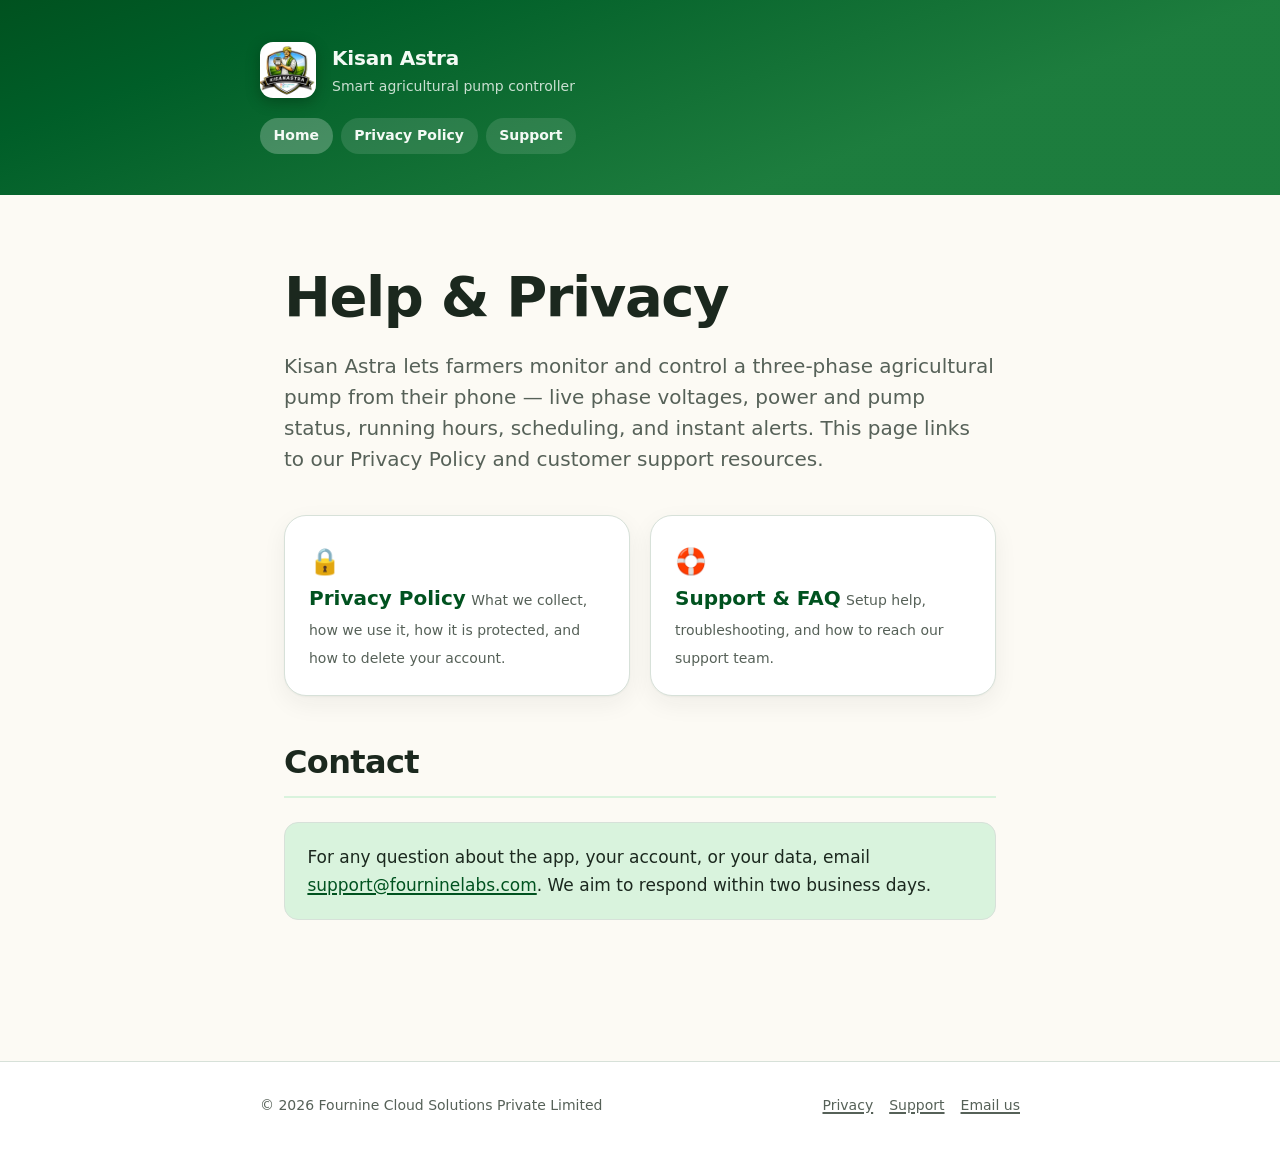
==== index.html @ 8db3b14c "Add Kisan Astra privacy policy and support pages" ====
<!DOCTYPE html>
<html lang="en">
  <head>
    <meta charset="UTF-8" />
    <meta name="viewport" content="width=device-width, initial-scale=1" />
    <title>Kisan Astra — Privacy &amp; Support</title>
    <meta
      name="description"
      content="Privacy Policy and customer support for Kisan Astra, the smart agricultural pump controller by Fournine Cloud Solutions."
    />
    <link rel="icon" href="icon.png" />
    <link rel="stylesheet" href="style.css" />
  </head>
  <body>
    <header class="site-header">
      <div class="site-header__inner">
        <img
          class="site-header__logo"
          src="icon.png"
          alt="Kisan Astra app icon"
        />
        <div>
          <div class="site-header__title">Kisan Astra</div>
          <div class="site-header__sub">Smart agricultural pump controller</div>
        </div>
      </div>
      <nav class="site-nav" aria-label="Main navigation">
        <a href="index.html" aria-current="page">Home</a>
        <a href="privacy.html">Privacy Policy</a>
        <a href="support.html">Support</a>
      </nav>
    </header>

    <main>
      <h1 class="page-title">Help &amp; Privacy</h1>
      <p class="lead">
        Kisan Astra lets farmers monitor and control a three-phase agricultural
        pump from their phone — live phase voltages, power and pump status,
        running hours, scheduling, and instant alerts. This page links to our
        Privacy Policy and customer support resources.
      </p>

      <div class="card-grid">
        <a class="card" href="privacy.html">
          <span class="card__icon" aria-hidden="true">🔒</span>
          <span class="card__title">Privacy Policy</span>
          <span class="card__desc"
            >What we collect, how we use it, how it is protected, and how to
            delete your account.</span
          >
        </a>
        <a class="card" href="support.html">
          <span class="card__icon" aria-hidden="true">🛟</span>
          <span class="card__title">Support &amp; FAQ</span>
          <span class="card__desc"
            >Setup help, troubleshooting, and how to reach our support
            team.</span
          >
        </a>
      </div>

      <section>
        <h2>Contact</h2>
        <div class="callout">
          <p>
            For any question about the app, your account, or your data, email
            <a href="mailto:support@fourninelabs.com"
              >support@fourninelabs.com</a
            >. We aim to respond within two business days.
          </p>
        </div>
      </section>
    </main>

    <footer class="site-footer">
      <div class="site-footer__inner">
        <span>© 2026 Fournine Cloud Solutions Private Limited</span>
        <span class="site-footer__links">
          <a href="privacy.html">Privacy</a>
          <a href="support.html">Support</a>
          <a href="mailto:support@fourninelabs.com">Email us</a>
        </span>
      </div>
    </footer>
  </body>
</html>
---- style.css ----
/* Kisan Astra — legal & support microsite */

:root {
  --color-surface: oklch(98.5% 0.008 95);
  --color-surface-raised: oklch(100% 0 0);
  --color-text: oklch(26% 0.025 150);
  --color-text-muted: oklch(48% 0.02 150);
  --color-accent: oklch(52% 0.13 150);
  --color-accent-deep: oklch(38% 0.11 150);
  --color-accent-soft: oklch(94% 0.04 150);
  --color-border: oklch(90% 0.015 150);
  --color-earth: oklch(58% 0.08 75);

  --text-sm: 0.875rem;
  --text-base: clamp(1rem, 0.95rem + 0.25vw, 1.0625rem);
  --text-lg: 1.25rem;
  --text-xl: clamp(1.5rem, 1.2rem + 1.2vw, 2rem);
  --text-hero: clamp(2.25rem, 1.6rem + 2.8vw, 3.5rem);

  --space-section: clamp(2.5rem, 2rem + 3vw, 5rem);
  --radius: 14px;
  --radius-lg: 22px;
  --shadow-card: 0 1px 2px oklch(26% 0.025 150 / 0.04),
    0 8px 24px oklch(26% 0.025 150 / 0.06);
  --ease-out-expo: cubic-bezier(0.16, 1, 0.3, 1);
  --content-width: 760px;
}

*,
*::before,
*::after {
  box-sizing: border-box;
  margin: 0;
}

html {
  -webkit-text-size-adjust: 100%;
  scroll-behavior: smooth;
}

body {
  font-family: ui-sans-serif, system-ui, -apple-system, "Segoe UI", Roboto,
    "Helvetica Neue", Arial, sans-serif;
  font-size: var(--text-base);
  line-height: 1.65;
  color: var(--color-text);
  background: var(--color-surface);
  -webkit-font-smoothing: antialiased;
}

a {
  color: var(--color-accent-deep);
  text-decoration-thickness: 1.5px;
  text-underline-offset: 2px;
}

a:hover {
  color: var(--color-accent);
}

/* ---- Site header ---- */

.site-header {
  background: linear-gradient(
    160deg,
    var(--color-accent-deep),
    var(--color-accent) 70%
  );
  color: oklch(98% 0.01 150);
  padding: clamp(1.75rem, 1rem + 2vw, 3rem) 1.5rem;
}

.site-header__inner {
  max-width: var(--content-width);
  margin-inline: auto;
  display: flex;
  align-items: center;
  gap: 1rem;
}

.site-header__logo {
  width: 56px;
  height: 56px;
  border-radius: 13px;
  box-shadow: 0 4px 14px oklch(20% 0.05 150 / 0.35);
  flex-shrink: 0;
}

.site-header__title {
  font-size: var(--text-lg);
  font-weight: 650;
  letter-spacing: -0.01em;
}

.site-header__sub {
  font-size: var(--text-sm);
  opacity: 0.82;
}

.site-nav {
  margin-top: 1.25rem;
  max-width: var(--content-width);
  margin-inline: auto;
  display: flex;
  gap: 0.5rem;
  flex-wrap: wrap;
}

.site-nav a {
  color: oklch(98% 0.01 150);
  font-size: var(--text-sm);
  font-weight: 550;
  text-decoration: none;
  padding: 0.4rem 0.85rem;
  border-radius: 999px;
  background: oklch(100% 0 0 / 0.12);
  transition: background var(--ease-out-expo) 200ms;
}

.site-nav a:hover,
.site-nav a[aria-current="page"] {
  background: oklch(100% 0 0 / 0.24);
}

/* ---- Main content ---- */

main {
  max-width: var(--content-width);
  margin-inline: auto;
  padding: var(--space-section) 1.5rem;
}

.page-title {
  font-size: var(--text-hero);
  line-height: 1.1;
  letter-spacing: -0.025em;
  font-weight: 700;
}

.page-meta {
  margin-top: 0.5rem;
  color: var(--color-text-muted);
  font-size: var(--text-sm);
}

.lead {
  margin-top: 1.5rem;
  font-size: var(--text-lg);
  line-height: 1.55;
  color: var(--color-text-muted);
}

section + section {
  margin-top: 2.5rem;
}

h2 {
  font-size: var(--text-xl);
  letter-spacing: -0.02em;
  font-weight: 650;
  margin-top: 2.5rem;
  margin-bottom: 0.75rem;
  padding-bottom: 0.4rem;
  border-bottom: 2px solid var(--color-accent-soft);
}

h3 {
  font-size: 1.0625rem;
  font-weight: 650;
  margin-top: 1.5rem;
  margin-bottom: 0.35rem;
}

p {
  margin-top: 0.75rem;
}

ul,
ol {
  margin-top: 0.75rem;
  padding-left: 1.35rem;
}

li {
  margin-top: 0.35rem;
}

li::marker {
  color: var(--color-accent);
}

strong {
  font-weight: 650;
}

/* ---- Cards (index hub) ---- */

.card-grid {
  margin-top: 2.5rem;
  display: grid;
  gap: 1.25rem;
  grid-template-columns: repeat(auto-fit, minmax(240px, 1fr));
}

.card {
  display: block;
  background: var(--color-surface-raised);
  border: 1px solid var(--color-border);
  border-radius: var(--radius-lg);
  padding: 1.5rem;
  text-decoration: none;
  color: inherit;
  box-shadow: var(--shadow-card);
  transition: transform var(--ease-out-expo) 220ms,
    box-shadow var(--ease-out-expo) 220ms;
}

.card:hover {
  transform: translateY(-3px);
  box-shadow: 0 2px 4px oklch(26% 0.025 150 / 0.05),
    0 16px 36px oklch(26% 0.025 150 / 0.1);
}

.card__icon {
  font-size: 1.6rem;
  display: block;
}

.card__title {
  margin-top: 0.75rem;
  font-size: var(--text-lg);
  font-weight: 650;
  color: var(--color-accent-deep);
}

.card__desc {
  margin-top: 0.35rem;
  font-size: var(--text-sm);
  color: var(--color-text-muted);
}

/* ---- Callout / contact box ---- */

.callout {
  margin-top: 1.5rem;
  background: var(--color-accent-soft);
  border: 1px solid var(--color-border);
  border-radius: var(--radius);
  padding: 1.25rem 1.4rem;
}

.callout p:first-child {
  margin-top: 0;
}

/* ---- FAQ (native disclosure) ---- */

.faq {
  margin-top: 1.25rem;
  display: flex;
  flex-direction: column;
  gap: 0.6rem;
}

details {
  background: var(--color-surface-raised);
  border: 1px solid var(--color-border);
  border-radius: var(--radius);
  overflow: hidden;
}

summary {
  cursor: pointer;
  padding: 0.95rem 1.15rem;
  font-weight: 600;
  list-style: none;
  display: flex;
  justify-content: space-between;
  align-items: center;
  gap: 1rem;
}

summary::-webkit-details-marker {
  display: none;
}

summary::after {
  content: "+";
  font-size: 1.3rem;
  color: var(--color-accent);
  transition: transform var(--ease-out-expo) 200ms;
}

details[open] summary::after {
  transform: rotate(45deg);
}

details > *:not(summary) {
  padding-inline: 1.15rem;
}

details > *:last-child {
  padding-bottom: 1.1rem;
}

/* ---- Definition-style data table ---- */

.data-list {
  margin-top: 1rem;
  border: 1px solid var(--color-border);
  border-radius: var(--radius);
  overflow: hidden;
}

.data-list__row {
  display: grid;
  grid-template-columns: 200px 1fr;
  gap: 1rem;
  padding: 0.85rem 1.1rem;
  background: var(--color-surface-raised);
}

.data-list__row + .data-list__row {
  border-top: 1px solid var(--color-border);
}

.data-list__row dt {
  font-weight: 650;
  color: var(--color-accent-deep);
}

.data-list__row dd {
  margin: 0;
  color: var(--color-text-muted);
}

@media (max-width: 540px) {
  .data-list__row {
    grid-template-columns: 1fr;
    gap: 0.2rem;
  }
}

/* ---- Footer ---- */

.site-footer {
  border-top: 1px solid var(--color-border);
  background: var(--color-surface-raised);
  padding: 2rem 1.5rem;
  margin-top: var(--space-section);
}

.site-footer__inner {
  max-width: var(--content-width);
  margin-inline: auto;
  display: flex;
  justify-content: space-between;
  flex-wrap: wrap;
  gap: 1rem;
  font-size: var(--text-sm);
  color: var(--color-text-muted);
}

.site-footer a {
  color: var(--color-text-muted);
}

.site-footer__links {
  display: flex;
  gap: 1rem;
  flex-wrap: wrap;
}

@media (prefers-reduced-motion: reduce) {
  * {
    transition-duration: 0.01ms !important;
    scroll-behavior: auto;
  }
}
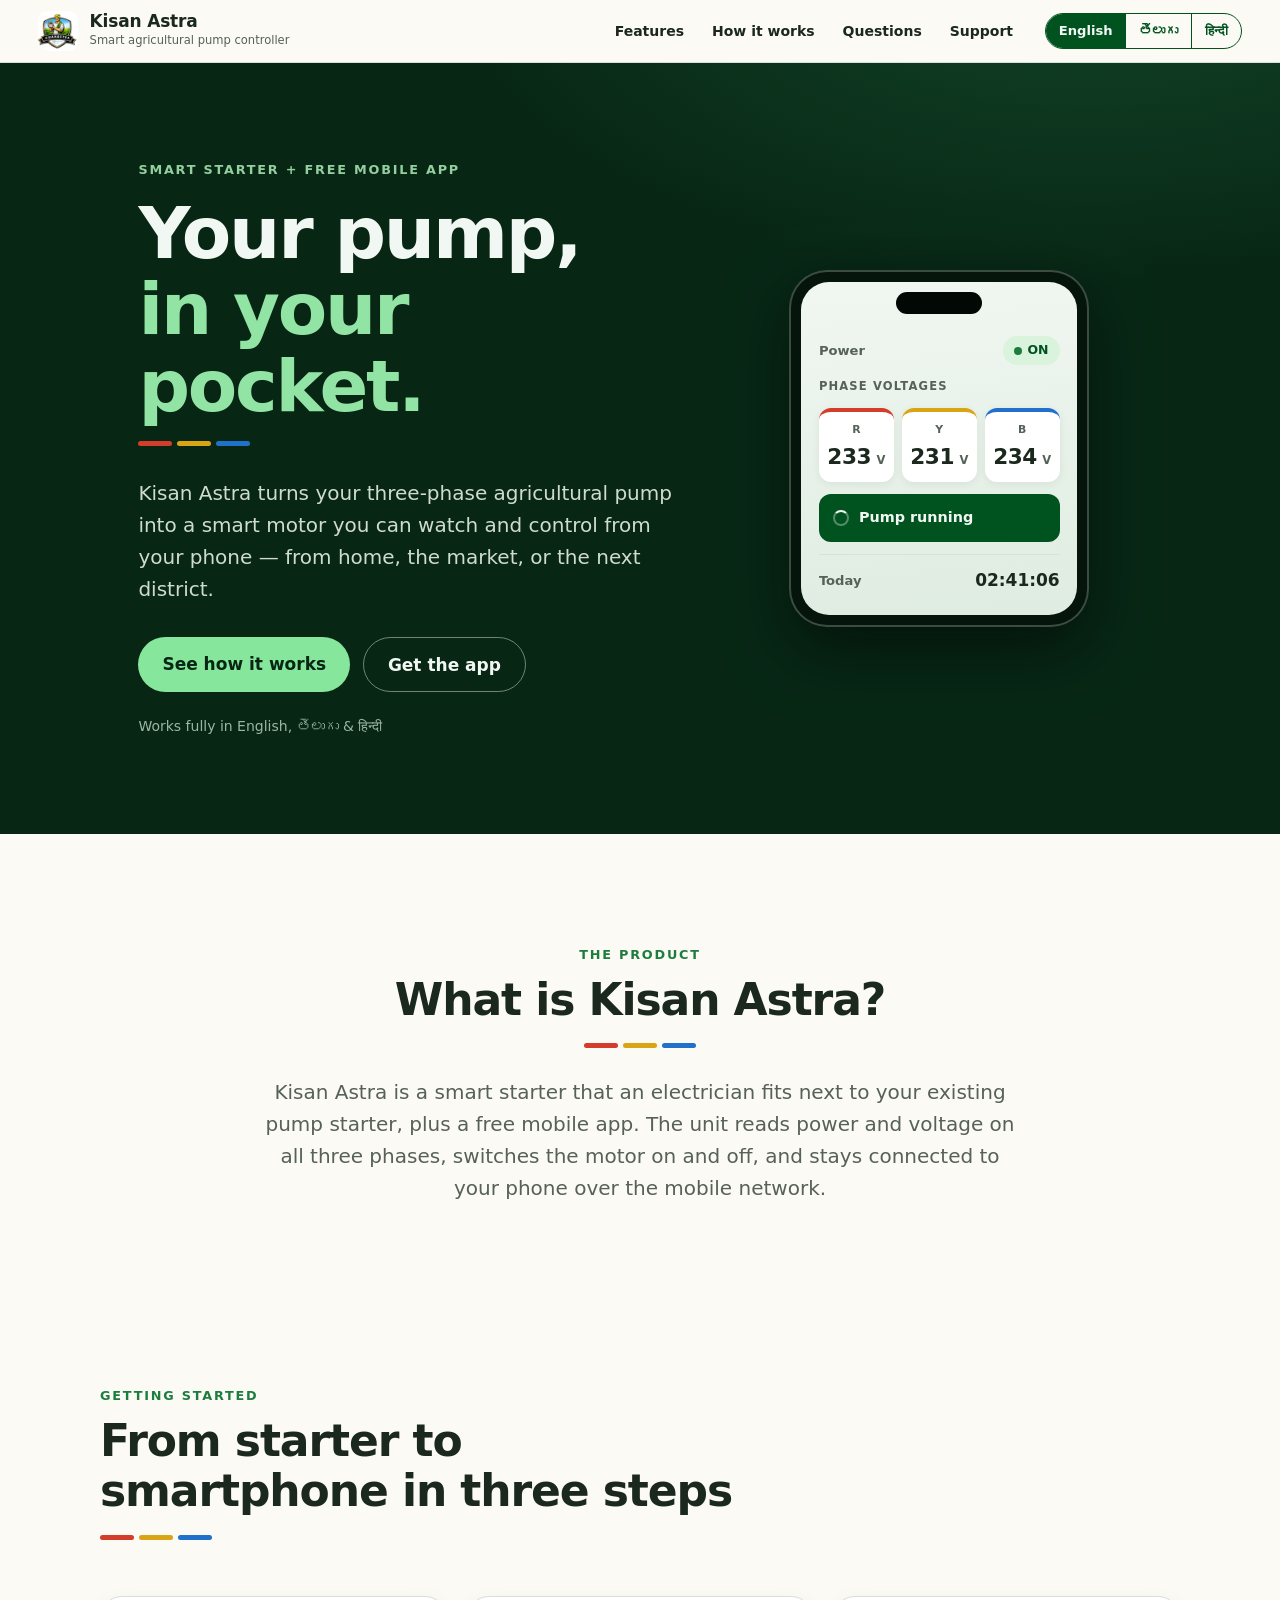
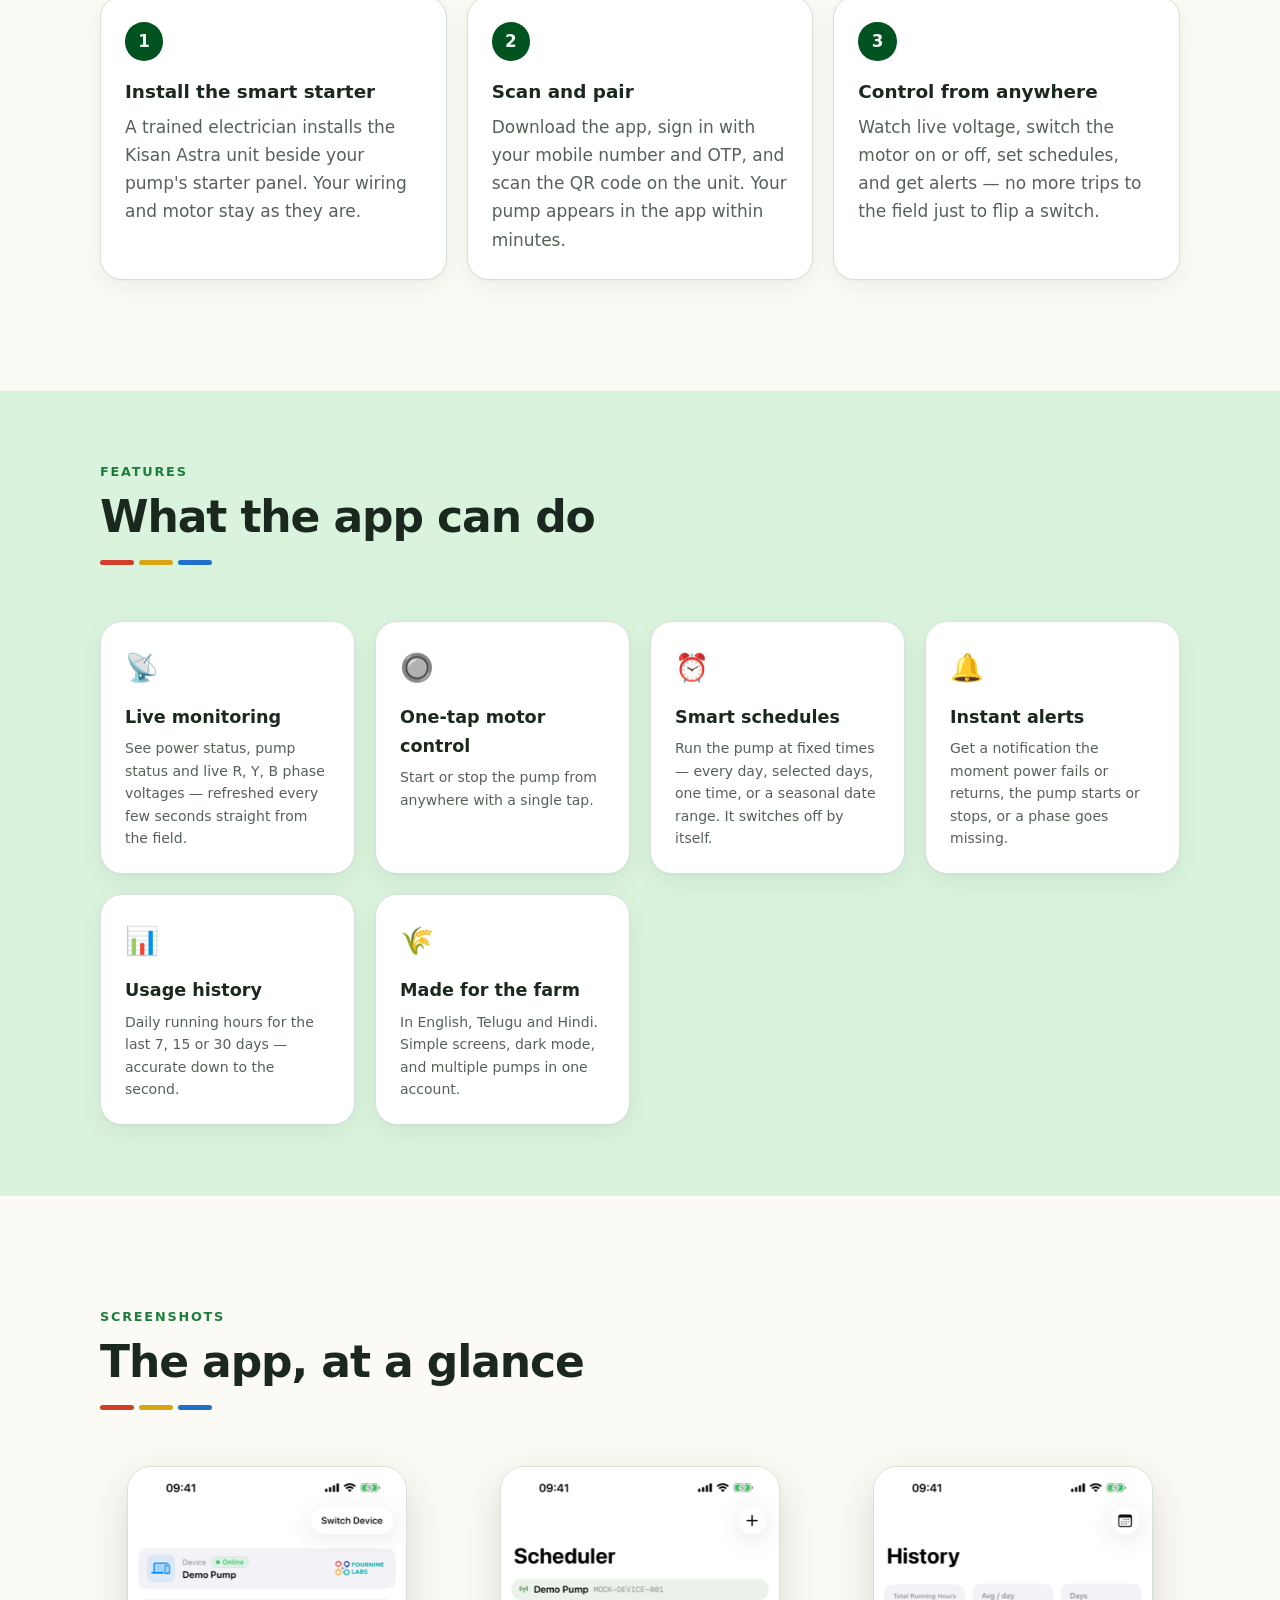
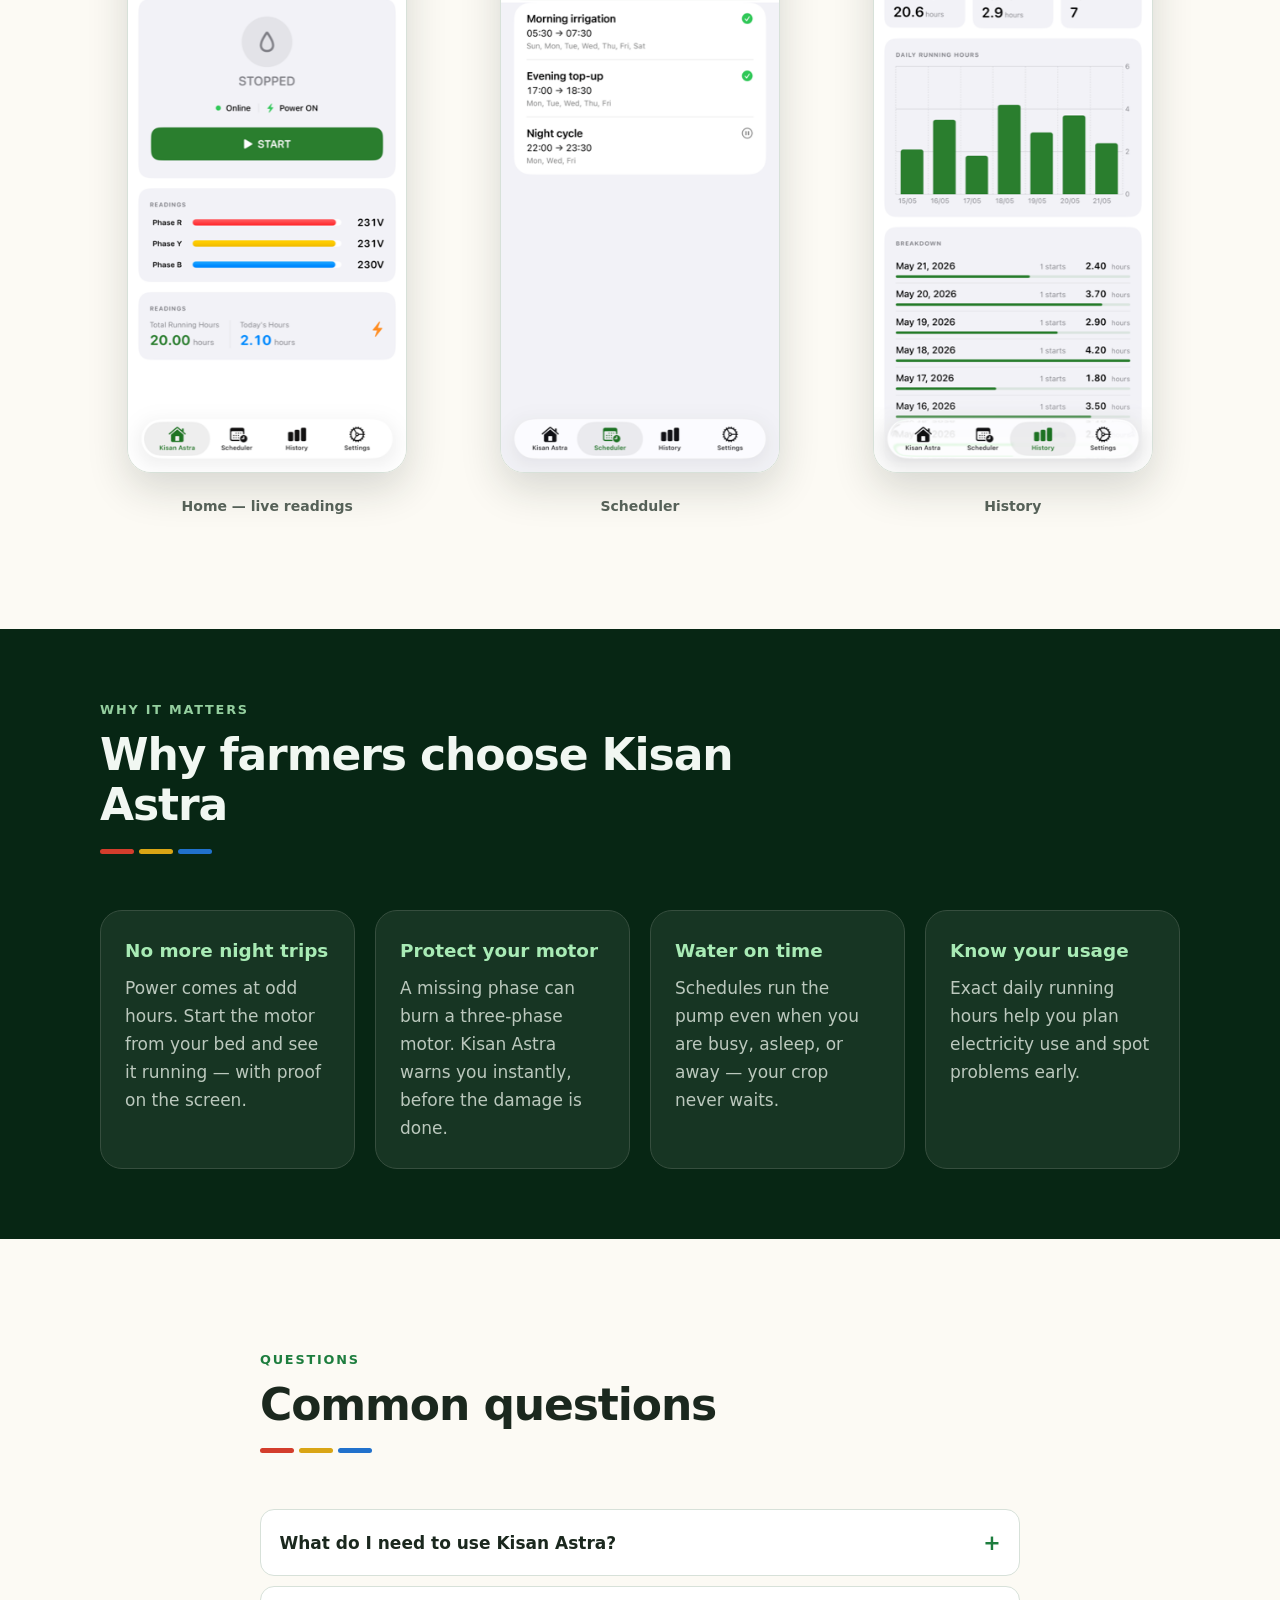
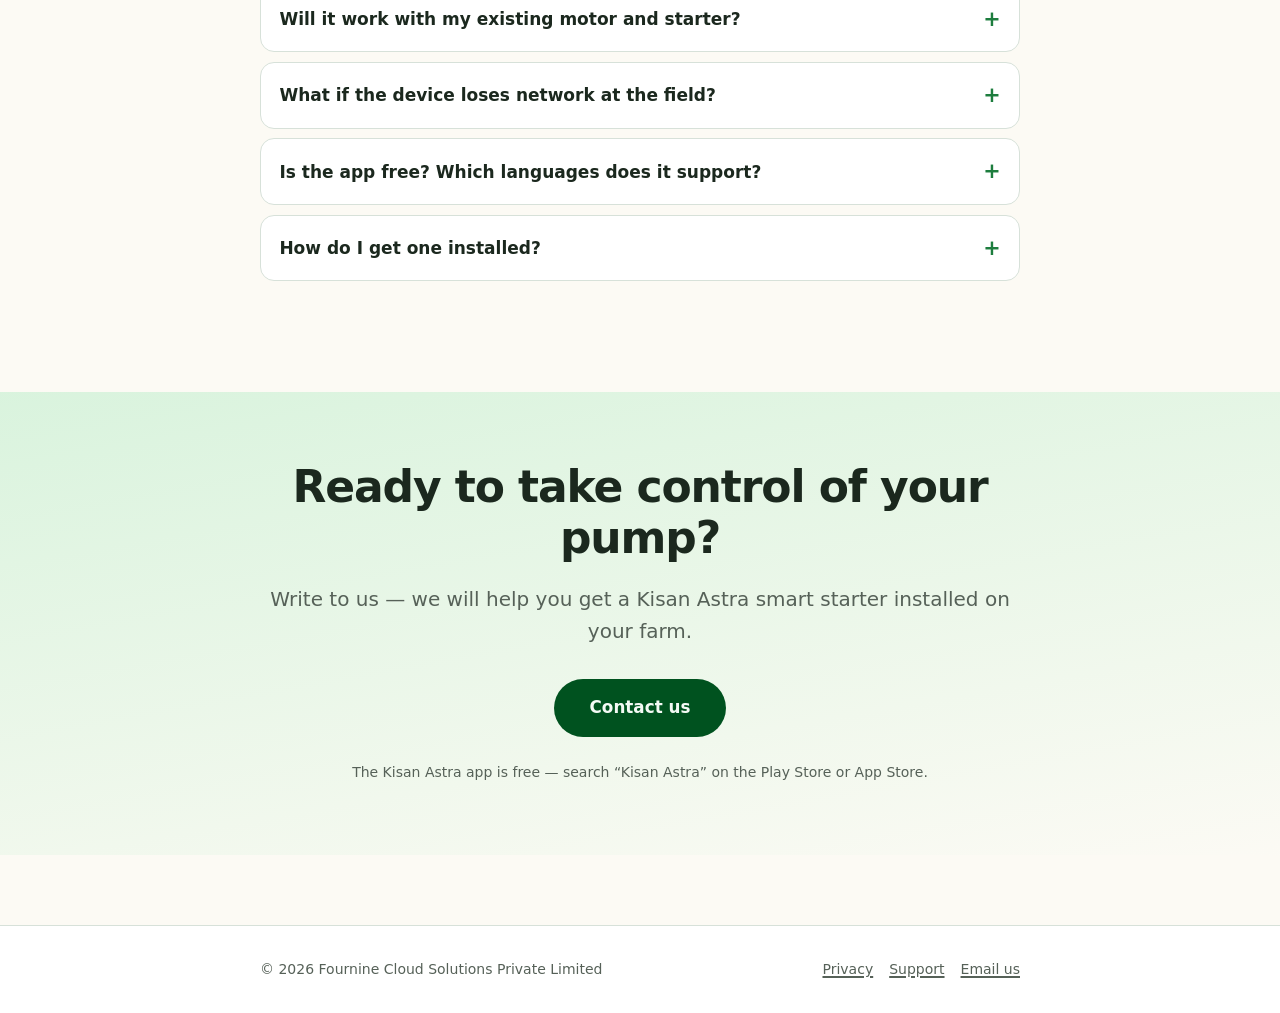
==== commit 044387ab: "feat: farmer-facing landing page with English/Telugu/Hindi i18n - Full marketing landing: hero with " ====
--- a/index.html
+++ b/index.html
@@ -3,70 +3,426 @@
   <head>
     <meta charset="UTF-8" />
     <meta name="viewport" content="width=device-width, initial-scale=1" />
-    <title>Kisan Astra — Privacy &amp; Support</title>
+    <title>Kisan Astra — Control your farm pump from your phone</title>
     <meta
       name="description"
-      content="Privacy Policy and customer support for Kisan Astra, the smart agricultural pump controller by Fournine Cloud Solutions."
+      content="Kisan Astra is a smart starter and free mobile app that lets farmers monitor and control their three-phase agricultural pump from anywhere — live voltages, remote on/off, schedules and alerts. Available in English, Telugu and Hindi."
     />
-    <link rel="icon" href="icon.png" />
+    <meta property="og:title" content="Kisan Astra — Your pump, in your pocket" />
+    <meta
+      property="og:description"
+      content="Monitor and control your agricultural pump from your phone. Live phase voltages, remote on/off, schedules and instant alerts."
+    />
+    <meta property="og:type" content="website" />
+    <meta property="og:image" content="icon-192.png" />
+    <link rel="icon" href="icon-192.png" />
+    <link rel="apple-touch-icon" href="icon-192.png" />
     <link rel="stylesheet" href="style.css" />
+    <link rel="stylesheet" href="landing.css" />
+    <script src="i18n.js" defer></script>
+    <script src="landing.js" defer></script>
   </head>
-  <body>
-    <header class="site-header">
-      <div class="site-header__inner">
-        <img
-          class="site-header__logo"
-          src="icon.png"
-          alt="Kisan Astra app icon"
-        />
-        <div>
-          <div class="site-header__title">Kisan Astra</div>
-          <div class="site-header__sub">Smart agricultural pump controller</div>
-        </div>
+  <body class="landing">
+    <header class="topbar">
+      <a class="topbar__brand" href="index.html">
+        <img src="icon-192.png" alt="Kisan Astra app icon" width="40" height="40" />
+        <span>
+          <span class="topbar__name">Kisan Astra</span>
+          <span class="topbar__sub" data-i18n="header_sub"
+            >Smart agricultural pump controller</span
+          >
+        </span>
+      </a>
+      <nav class="topbar__nav" aria-label="Main navigation">
+        <a href="#features" data-i18n="nav_features">Features</a>
+        <a href="#how" data-i18n="nav_how">How it works</a>
+        <a href="#faq" data-i18n="nav_faq">Questions</a>
+        <a href="support.html" data-i18n="nav_support">Support</a>
+      </nav>
+      <div class="lang-switch" role="group" aria-label="Language">
+        <button type="button" data-lang="en" aria-pressed="true">English</button>
+        <button type="button" data-lang="te" aria-pressed="false" lang="te">తెలుగు</button>
+        <button type="button" data-lang="hi" aria-pressed="false" lang="hi">हिन्दी</button>
       </div>
-      <nav class="site-nav" aria-label="Main navigation">
-        <a href="index.html" aria-current="page">Home</a>
-        <a href="privacy.html">Privacy Policy</a>
-        <a href="support.html">Support</a>
-      </nav>
     </header>
 
     <main>
-      <h1 class="page-title">Help &amp; Privacy</h1>
-      <p class="lead">
-        Kisan Astra lets farmers monitor and control a three-phase agricultural
-        pump from their phone — live phase voltages, power and pump status,
-        running hours, scheduling, and instant alerts. This page links to our
-        Privacy Policy and customer support resources.
-      </p>
-
-      <div class="card-grid">
-        <a class="card" href="privacy.html">
-          <span class="card__icon" aria-hidden="true">🔒</span>
-          <span class="card__title">Privacy Policy</span>
-          <span class="card__desc"
-            >What we collect, how we use it, how it is protected, and how to
-            delete your account.</span
-          >
-        </a>
-        <a class="card" href="support.html">
-          <span class="card__icon" aria-hidden="true">🛟</span>
-          <span class="card__title">Support &amp; FAQ</span>
-          <span class="card__desc"
-            >Setup help, troubleshooting, and how to reach our support
-            team.</span
-          >
-        </a>
-      </div>
-
-      <section>
-        <h2>Contact</h2>
-        <div class="callout">
-          <p>
-            For any question about the app, your account, or your data, email
-            <a href="mailto:support@fourninelabs.com"
-              >support@fourninelabs.com</a
-            >. We aim to respond within two business days.
+      <!-- ================= Hero ================= -->
+      <section class="hero" aria-labelledby="hero-heading">
+        <div class="hero__inner">
+          <div class="hero__copy">
+            <p class="eyebrow eyebrow--light" data-i18n="hero_eyebrow">
+              Smart starter + free mobile app
+            </p>
+            <h1 id="hero-heading" class="hero__title">
+              <span data-i18n="hero_t1">Your pump,</span>
+              <span class="hero__title-accent" data-i18n="hero_t2"
+                >in your pocket.</span
+              >
+            </h1>
+            <span class="phase-rule" aria-hidden="true"
+              ><i></i><i></i><i></i
+            ></span>
+            <p class="hero__sub" data-i18n="hero_sub">
+              Kisan Astra turns your three-phase agricultural pump into a smart
+              motor you can watch and control from your phone — from home, the
+              market, or the next district.
+            </p>
+            <div class="hero__actions">
+              <a class="btn btn--primary" href="#how" data-i18n="hero_cta_primary"
+                >See how it works</a
+              >
+              <a class="btn btn--ghost" href="#get" data-i18n="hero_cta_secondary"
+                >Get the app</a
+              >
+            </div>
+            <p class="hero__trust" data-i18n="hero_trust">
+              Works fully in English, తెలుగు &amp; हिन्दी
+            </p>
+          </div>
+
+          <!-- Live telemetry mock — the signature element -->
+          <div class="hero__visual" aria-hidden="true">
+            <div class="phone">
+              <div class="phone__notch"></div>
+              <div class="phone__screen">
+                <div class="tele-row">
+                  <span class="tele-label" data-i18n="mock_power">Power</span>
+                  <span class="tele-pill tele-pill--on">
+                    <span class="tele-dot"></span>
+                    <span data-i18n="mock_on">ON</span>
+                  </span>
+                </div>
+                <p class="tele-caption" data-i18n="mock_phases">Phase voltages</p>
+                <div class="phase-grid">
+                  <div class="phase phase--r">
+                    <span class="phase__tag">R</span>
+                    <span class="phase__value" id="volt-r">233</span>
+                    <span class="phase__unit">V</span>
+                  </div>
+                  <div class="phase phase--y">
+                    <span class="phase__tag">Y</span>
+                    <span class="phase__value" id="volt-y">231</span>
+                    <span class="phase__unit">V</span>
+                  </div>
+                  <div class="phase phase--b">
+                    <span class="phase__tag">B</span>
+                    <span class="phase__value" id="volt-b">234</span>
+                    <span class="phase__unit">V</span>
+                  </div>
+                </div>
+                <div class="tele-motor">
+                  <span class="tele-motor__spinner"></span>
+                  <span data-i18n="mock_pump">Pump running</span>
+                </div>
+                <div class="tele-row tele-row--footer">
+                  <span class="tele-label" data-i18n="mock_today">Today</span>
+                  <span class="tele-time" id="run-time">02:41:05</span>
+                </div>
+              </div>
+            </div>
+          </div>
+        </div>
+      </section>
+
+      <!-- ================= What is it ================= -->
+      <section class="section section--product" aria-labelledby="product-heading">
+        <div class="section__inner section__inner--narrow reveal">
+          <p class="eyebrow" data-i18n="product_eyebrow">The product</p>
+          <h2 id="product-heading" data-i18n="product_title">
+            What is Kisan Astra?
+          </h2>
+          <span class="phase-rule" aria-hidden="true"><i></i><i></i><i></i></span>
+          <p class="section__lead" data-i18n="product_body">
+            Kisan Astra is a smart starter that an electrician fits next to your
+            existing pump starter, plus a free mobile app. The unit reads power
+            and voltage on all three phases, switches the motor on and off, and
+            stays connected to your phone over the mobile network.
+          </p>
+        </div>
+      </section>
+
+      <!-- ================= How it works ================= -->
+      <section id="how" class="section" aria-labelledby="how-heading">
+        <div class="section__inner">
+          <div class="section__head reveal">
+            <p class="eyebrow" data-i18n="how_eyebrow">Getting started</p>
+            <h2 id="how-heading" data-i18n="how_title">
+              From starter to smartphone in three steps
+            </h2>
+            <span class="phase-rule" aria-hidden="true"
+              ><i></i><i></i><i></i
+            ></span>
+          </div>
+          <ol class="steps">
+            <li class="step reveal">
+              <span class="step__num" aria-hidden="true">1</span>
+              <h3 data-i18n="how1_title">Install the smart starter</h3>
+              <p data-i18n="how1_body">
+                A trained electrician installs the Kisan Astra unit beside your
+                pump's starter panel. Your wiring and motor stay as they are.
+              </p>
+            </li>
+            <li class="step reveal">
+              <span class="step__num" aria-hidden="true">2</span>
+              <h3 data-i18n="how2_title">Scan and pair</h3>
+              <p data-i18n="how2_body">
+                Download the app, sign in with your mobile number and OTP, and
+                scan the QR code on the unit. Your pump appears in the app
+                within minutes.
+              </p>
+            </li>
+            <li class="step reveal">
+              <span class="step__num" aria-hidden="true">3</span>
+              <h3 data-i18n="how3_title">Control from anywhere</h3>
+              <p data-i18n="how3_body">
+                Watch live voltage, switch the motor on or off, set schedules,
+                and get alerts — no more trips to the field just to flip a
+                switch.
+              </p>
+            </li>
+          </ol>
+        </div>
+      </section>
+
+      <!-- ================= Features ================= -->
+      <section id="features" class="section section--tinted" aria-labelledby="features-heading">
+        <div class="section__inner">
+          <div class="section__head reveal">
+            <p class="eyebrow" data-i18n="features_eyebrow">Features</p>
+            <h2 id="features-heading" data-i18n="features_title">
+              What the app can do
+            </h2>
+            <span class="phase-rule" aria-hidden="true"
+              ><i></i><i></i><i></i
+            ></span>
+          </div>
+          <div class="feature-grid">
+            <article class="feature reveal">
+              <span class="feature__icon" aria-hidden="true">📡</span>
+              <h3 data-i18n="f1_title">Live monitoring</h3>
+              <p data-i18n="f1_body">
+                See power status, pump status and live R, Y, B phase voltages —
+                refreshed every few seconds straight from the field.
+              </p>
+            </article>
+            <article class="feature reveal">
+              <span class="feature__icon" aria-hidden="true">🔘</span>
+              <h3 data-i18n="f2_title">One-tap motor control</h3>
+              <p data-i18n="f2_body">
+                Start or stop the pump from anywhere with a single tap.
+              </p>
+            </article>
+            <article class="feature reveal">
+              <span class="feature__icon" aria-hidden="true">⏰</span>
+              <h3 data-i18n="f3_title">Smart schedules</h3>
+              <p data-i18n="f3_body">
+                Run the pump at fixed times — every day, selected days, one
+                time, or a seasonal date range. It switches off by itself.
+              </p>
+            </article>
+            <article class="feature reveal">
+              <span class="feature__icon" aria-hidden="true">🔔</span>
+              <h3 data-i18n="f4_title">Instant alerts</h3>
+              <p data-i18n="f4_body">
+                Get a notification the moment power fails or returns, the pump
+                starts or stops, or a phase goes missing.
+              </p>
+            </article>
+            <article class="feature reveal">
+              <span class="feature__icon" aria-hidden="true">📊</span>
+              <h3 data-i18n="f5_title">Usage history</h3>
+              <p data-i18n="f5_body">
+                Daily running hours for the last 7, 15 or 30 days — accurate
+                down to the second.
+              </p>
+            </article>
+            <article class="feature reveal">
+              <span class="feature__icon" aria-hidden="true">🌾</span>
+              <h3 data-i18n="f6_title">Made for the farm</h3>
+              <p data-i18n="f6_body">
+                In English, Telugu and Hindi. Simple screens, dark mode, and
+                multiple pumps in one account.
+              </p>
+            </article>
+          </div>
+        </div>
+      </section>
+
+      <!-- ================= Screenshots ================= -->
+      <section class="section" aria-labelledby="screens-heading">
+        <div class="section__inner">
+          <div class="section__head reveal">
+            <p class="eyebrow" data-i18n="screens_eyebrow">Screenshots</p>
+            <h2 id="screens-heading" data-i18n="screens_title">
+              The app, at a glance
+            </h2>
+            <span class="phase-rule" aria-hidden="true"
+              ><i></i><i></i><i></i
+            ></span>
+          </div>
+          <div class="screens">
+            <figure class="screen reveal">
+              <img
+                src="assets/screens/Home_LiveTelemetry.png"
+                alt="Kisan Astra home screen showing power status, live phase voltages and pump control"
+                width="331"
+                height="720"
+                loading="lazy"
+              />
+              <figcaption data-i18n="screen1_caption">
+                Home — live readings
+              </figcaption>
+            </figure>
+            <figure class="screen reveal">
+              <img
+                src="assets/screens/Scheduler.png"
+                alt="Kisan Astra scheduler screen with recurring pump schedules"
+                width="331"
+                height="720"
+                loading="lazy"
+              />
+              <figcaption data-i18n="screen2_caption">Scheduler</figcaption>
+            </figure>
+            <figure class="screen reveal">
+              <img
+                src="assets/screens/History.png"
+                alt="Kisan Astra history screen charting daily pump running hours"
+                width="331"
+                height="720"
+                loading="lazy"
+              />
+              <figcaption data-i18n="screen3_caption">History</figcaption>
+            </figure>
+          </div>
+        </div>
+      </section>
+
+      <!-- ================= Why farmers ================= -->
+      <section class="section section--dark" aria-labelledby="why-heading">
+        <div class="section__inner">
+          <div class="section__head reveal">
+            <p class="eyebrow eyebrow--light" data-i18n="why_eyebrow">
+              Why it matters
+            </p>
+            <h2 id="why-heading" data-i18n="why_title">
+              Why farmers choose Kisan Astra
+            </h2>
+            <span class="phase-rule" aria-hidden="true"
+              ><i></i><i></i><i></i
+            ></span>
+          </div>
+          <div class="why-grid">
+            <article class="why reveal">
+              <h3 data-i18n="w1_title">No more night trips</h3>
+              <p data-i18n="w1_body">
+                Power comes at odd hours. Start the motor from your bed and see
+                it running — with proof on the screen.
+              </p>
+            </article>
+            <article class="why reveal">
+              <h3 data-i18n="w2_title">Protect your motor</h3>
+              <p data-i18n="w2_body">
+                A missing phase can burn a three-phase motor. Kisan Astra warns
+                you instantly, before the damage is done.
+              </p>
+            </article>
+            <article class="why reveal">
+              <h3 data-i18n="w3_title">Water on time</h3>
+              <p data-i18n="w3_body">
+                Schedules run the pump even when you are busy, asleep, or away —
+                your crop never waits.
+              </p>
+            </article>
+            <article class="why reveal">
+              <h3 data-i18n="w4_title">Know your usage</h3>
+              <p data-i18n="w4_body">
+                Exact daily running hours help you plan electricity use and spot
+                problems early.
+              </p>
+            </article>
+          </div>
+        </div>
+      </section>
+
+      <!-- ================= FAQ ================= -->
+      <section id="faq" class="section" aria-labelledby="faq-heading">
+        <div class="section__inner section__inner--narrow">
+          <div class="section__head reveal">
+            <p class="eyebrow" data-i18n="faq_eyebrow">Questions</p>
+            <h2 id="faq-heading" data-i18n="faq_title">Common questions</h2>
+            <span class="phase-rule" aria-hidden="true"
+              ><i></i><i></i><i></i
+            ></span>
+          </div>
+          <div class="faq reveal">
+            <details>
+              <summary data-i18n="q1">What do I need to use Kisan Astra?</summary>
+              <p data-i18n="a1">
+                A three-phase agricultural pump connection, a Kisan Astra smart
+                starter installed on it, and any smartphone with the free app.
+              </p>
+            </details>
+            <details>
+              <summary data-i18n="q2">
+                Will it work with my existing motor and starter?
+              </summary>
+              <p data-i18n="a2">
+                Yes. An electrician fits the unit alongside your existing
+                starter — your motor and wiring are not replaced.
+              </p>
+            </details>
+            <details>
+              <summary data-i18n="q3">
+                What if the device loses network at the field?
+              </summary>
+              <p data-i18n="a3">
+                The app keeps showing your last known readings and history.
+                Control resumes automatically when the unit reconnects.
+              </p>
+            </details>
+            <details>
+              <summary data-i18n="q4">
+                Is the app free? Which languages does it support?
+              </summary>
+              <p data-i18n="a4">
+                The app is free on Android and iPhone, and works fully in
+                English, Telugu and Hindi. You sign in with your mobile number
+                and OTP — no password needed.
+              </p>
+            </details>
+            <details>
+              <summary data-i18n="q5">How do I get one installed?</summary>
+              <p data-i18n="a5">
+                Email support@fourninelabs.com — we will arrange supply and
+                installation for your area.
+              </p>
+            </details>
+          </div>
+        </div>
+      </section>
+
+      <!-- ================= CTA ================= -->
+      <section id="get" class="section section--cta" aria-labelledby="cta-heading">
+        <div class="section__inner section__inner--narrow reveal">
+          <h2 id="cta-heading" data-i18n="cta_title">
+            Ready to take control of your pump?
+          </h2>
+          <p class="section__lead" data-i18n="cta_body">
+            Write to us — we will help you get a Kisan Astra smart starter
+            installed on your farm.
+          </p>
+          <div class="hero__actions hero__actions--center">
+            <a
+              class="btn btn--primary"
+              href="mailto:support@fourninelabs.com"
+              data-i18n="cta_button"
+              >Contact us</a
+            >
+          </div>
+          <p class="cta__note" data-i18n="cta_download">
+            The Kisan Astra app is free — search “Kisan Astra” on the Play Store
+            or App Store.
           </p>
         </div>
       </section>
@@ -76,9 +432,11 @@
       <div class="site-footer__inner">
         <span>© 2026 Fournine Cloud Solutions Private Limited</span>
         <span class="site-footer__links">
-          <a href="privacy.html">Privacy</a>
-          <a href="support.html">Support</a>
-          <a href="mailto:support@fourninelabs.com">Email us</a>
+          <a href="privacy.html" data-i18n="footer_privacy">Privacy</a>
+          <a href="support.html" data-i18n="footer_support">Support</a>
+          <a href="mailto:support@fourninelabs.com" data-i18n="footer_email"
+            >Email us</a
+          >
         </span>
       </div>
     </footer>
--- a/landing.css
+++ b/landing.css
@@ -0,0 +1,710 @@
+/* Kisan Astra — landing page (loads after style.css and overrides its
+   document-content defaults for full-width marketing sections) */
+
+:root {
+  --phase-r: oklch(58% 0.19 30);
+  --phase-y: oklch(75% 0.15 85);
+  --phase-b: oklch(55% 0.16 255);
+  --color-night: oklch(24% 0.05 155);
+  --color-night-raised: oklch(30% 0.05 155);
+  --wide-width: 1080px;
+}
+
+.landing main {
+  max-width: none;
+  padding: 0;
+  margin: 0;
+}
+
+.landing h2 {
+  border-bottom: none;
+  padding-bottom: 0;
+  margin: 0;
+  font-size: clamp(1.75rem, 1.3rem + 2vw, 2.75rem);
+  line-height: 1.15;
+  font-weight: 750;
+  letter-spacing: -0.025em;
+}
+
+/* ---- Signature: three-phase rule (R / Y / B) ---- */
+
+.phase-rule {
+  display: inline-flex;
+  gap: 5px;
+  margin-top: 1.1rem;
+  height: 5px;
+}
+
+.phase-rule i {
+  width: 34px;
+  border-radius: 999px;
+}
+
+.phase-rule i:nth-child(1) {
+  background: var(--phase-r);
+}
+.phase-rule i:nth-child(2) {
+  background: var(--phase-y);
+}
+.phase-rule i:nth-child(3) {
+  background: var(--phase-b);
+}
+
+/* ---- Top bar ---- */
+
+.topbar {
+  position: sticky;
+  top: 0;
+  z-index: 20;
+  display: flex;
+  align-items: center;
+  gap: 1.25rem;
+  flex-wrap: wrap;
+  padding: 0.7rem clamp(1rem, 3vw, 2.5rem);
+  background: oklch(98.5% 0.008 95 / 0.92);
+  backdrop-filter: blur(10px);
+  border-bottom: 1px solid var(--color-border);
+}
+
+.topbar__brand {
+  display: flex;
+  align-items: center;
+  gap: 0.7rem;
+  text-decoration: none;
+  color: inherit;
+  margin-right: auto;
+}
+
+.topbar__brand img {
+  border-radius: 10px;
+}
+
+.topbar__name {
+  display: block;
+  font-weight: 750;
+  letter-spacing: -0.01em;
+  line-height: 1.15;
+}
+
+.topbar__sub {
+  display: block;
+  font-size: 0.72rem;
+  color: var(--color-text-muted);
+}
+
+.topbar__nav {
+  display: flex;
+  gap: 0.25rem;
+  flex-wrap: wrap;
+}
+
+.topbar__nav a {
+  color: var(--color-text);
+  text-decoration: none;
+  font-size: var(--text-sm);
+  font-weight: 550;
+  padding: 0.45rem 0.75rem;
+  border-radius: 999px;
+}
+
+.topbar__nav a:hover {
+  background: var(--color-accent-soft);
+  color: var(--color-accent-deep);
+}
+
+@media (max-width: 720px) {
+  .topbar__nav {
+    display: none;
+  }
+  .topbar__sub {
+    display: none;
+  }
+}
+
+/* ---- Language switch ---- */
+
+.lang-switch {
+  display: inline-flex;
+  border: 1.5px solid var(--color-accent-deep);
+  border-radius: 999px;
+  overflow: hidden;
+}
+
+.lang-switch button {
+  appearance: none;
+  border: none;
+  background: transparent;
+  font: inherit;
+  font-size: 0.82rem;
+  font-weight: 600;
+  color: var(--color-accent-deep);
+  padding: 0.4rem 0.8rem;
+  cursor: pointer;
+}
+
+.lang-switch button + button {
+  border-left: 1.5px solid var(--color-accent-deep);
+}
+
+.lang-switch button:hover {
+  background: var(--color-accent-soft);
+}
+
+.lang-switch button[aria-pressed="true"] {
+  background: var(--color-accent-deep);
+  color: oklch(98% 0.01 150);
+}
+
+.lang-switch button:focus-visible {
+  outline: 2px solid var(--phase-b);
+  outline-offset: -2px;
+}
+
+/* ---- Eyebrow ---- */
+
+.eyebrow {
+  font-size: 0.8rem;
+  font-weight: 700;
+  letter-spacing: 0.14em;
+  text-transform: uppercase;
+  color: var(--color-accent);
+  margin: 0;
+}
+
+.eyebrow--light {
+  color: oklch(80% 0.09 150);
+}
+
+/* ---- Hero ---- */
+
+.hero {
+  background: radial-gradient(
+      1100px 500px at 85% -10%,
+      oklch(34% 0.07 155) 0%,
+      transparent 60%
+    ),
+    var(--color-night);
+  color: oklch(97% 0.01 150);
+  overflow: hidden;
+}
+
+.hero__inner {
+  max-width: var(--wide-width);
+  margin-inline: auto;
+  padding: clamp(3rem, 2rem + 5vw, 6.5rem) clamp(1.25rem, 3vw, 2.5rem);
+  display: grid;
+  grid-template-columns: minmax(0, 1.15fr) minmax(0, 0.85fr);
+  gap: clamp(2rem, 4vw, 4rem);
+  align-items: center;
+}
+
+.hero__title {
+  margin-top: 0.9rem;
+  font-size: clamp(2.5rem, 1.6rem + 4.5vw, 4.5rem);
+  line-height: 1.06;
+  letter-spacing: -0.03em;
+  font-weight: 800;
+}
+
+.hero__title span {
+  display: block;
+}
+
+.hero__title-accent {
+  color: oklch(85% 0.12 150);
+}
+
+.hero__sub {
+  margin-top: 1.4rem;
+  max-width: 34rem;
+  font-size: var(--text-lg);
+  line-height: 1.6;
+  color: oklch(88% 0.02 150);
+}
+
+.hero__actions {
+  margin-top: 2rem;
+  display: flex;
+  gap: 0.8rem;
+  flex-wrap: wrap;
+}
+
+.hero__actions--center {
+  justify-content: center;
+}
+
+.hero__trust {
+  margin-top: 1.4rem;
+  font-size: var(--text-sm);
+  color: oklch(75% 0.04 150);
+}
+
+/* ---- Buttons ---- */
+
+.btn {
+  display: inline-block;
+  font-weight: 650;
+  text-decoration: none;
+  padding: 0.8rem 1.5rem;
+  border-radius: 999px;
+  transition: transform var(--ease-out-expo) 180ms,
+    box-shadow var(--ease-out-expo) 180ms;
+}
+
+.btn:hover {
+  transform: translateY(-2px);
+}
+
+.btn:focus-visible {
+  outline: 3px solid var(--phase-y);
+  outline-offset: 2px;
+}
+
+.btn--primary {
+  background: oklch(85% 0.14 150);
+  color: var(--color-night);
+}
+
+.btn--primary:hover {
+  box-shadow: 0 8px 24px oklch(85% 0.14 150 / 0.3);
+  color: var(--color-night);
+}
+
+.btn--ghost {
+  color: oklch(97% 0.01 150);
+  border: 1.5px solid oklch(97% 0.01 150 / 0.45);
+}
+
+.btn--ghost:hover {
+  border-color: oklch(97% 0.01 150 / 0.9);
+  color: oklch(97% 0.01 150);
+}
+
+/* ---- Phone mock (live telemetry) ---- */
+
+.hero__visual {
+  display: flex;
+  justify-content: center;
+}
+
+.phone {
+  width: min(300px, 78vw);
+  border-radius: 38px;
+  padding: 12px;
+  background: oklch(18% 0.03 155);
+  box-shadow: 0 24px 60px oklch(10% 0.03 155 / 0.55),
+    inset 0 0 0 2px oklch(40% 0.03 155);
+  position: relative;
+}
+
+.phone__notch {
+  position: absolute;
+  top: 22px;
+  left: 50%;
+  transform: translateX(-50%);
+  width: 86px;
+  height: 22px;
+  border-radius: 999px;
+  background: oklch(12% 0.02 155);
+  z-index: 2;
+}
+
+.phone__screen {
+  border-radius: 28px;
+  background: linear-gradient(175deg, oklch(97% 0.01 150), oklch(93% 0.02 150));
+  color: var(--color-text);
+  padding: 3.4rem 1.1rem 1.3rem;
+  display: flex;
+  flex-direction: column;
+  gap: 0.75rem;
+}
+
+.tele-row {
+  display: flex;
+  justify-content: space-between;
+  align-items: center;
+}
+
+.tele-row--footer {
+  border-top: 1px solid var(--color-border);
+  padding-top: 0.7rem;
+}
+
+.tele-label {
+  font-size: 0.82rem;
+  font-weight: 650;
+  color: var(--color-text-muted);
+}
+
+.tele-pill {
+  display: inline-flex;
+  align-items: center;
+  gap: 0.35rem;
+  font-size: 0.78rem;
+  font-weight: 750;
+  padding: 0.25rem 0.7rem;
+  border-radius: 999px;
+}
+
+.tele-pill--on {
+  background: var(--color-accent-soft);
+  color: var(--color-accent-deep);
+}
+
+.tele-dot {
+  width: 8px;
+  height: 8px;
+  border-radius: 50%;
+  background: var(--color-accent);
+  animation: pulse 2s ease-in-out infinite;
+}
+
+@keyframes pulse {
+  50% {
+    opacity: 0.35;
+  }
+}
+
+.tele-caption {
+  margin: 0;
+  font-size: 0.72rem;
+  font-weight: 700;
+  letter-spacing: 0.1em;
+  text-transform: uppercase;
+  color: var(--color-text-muted);
+}
+
+.phase-grid {
+  display: grid;
+  grid-template-columns: repeat(3, 1fr);
+  gap: 0.5rem;
+}
+
+.phase {
+  background: oklch(100% 0 0);
+  border-radius: 12px;
+  border-top: 4px solid;
+  padding: 0.55rem 0.4rem 0.5rem;
+  text-align: center;
+  box-shadow: 0 2px 8px oklch(26% 0.025 150 / 0.07);
+}
+
+.phase--r {
+  border-color: var(--phase-r);
+}
+.phase--y {
+  border-color: var(--phase-y);
+}
+.phase--b {
+  border-color: var(--phase-b);
+}
+
+.phase__tag {
+  display: block;
+  font-size: 0.68rem;
+  font-weight: 750;
+  color: var(--color-text-muted);
+}
+
+.phase__value {
+  font-size: 1.35rem;
+  font-weight: 800;
+  font-variant-numeric: tabular-nums;
+  letter-spacing: -0.02em;
+}
+
+.phase__unit {
+  font-size: 0.72rem;
+  font-weight: 650;
+  color: var(--color-text-muted);
+}
+
+.tele-motor {
+  display: flex;
+  align-items: center;
+  gap: 0.6rem;
+  background: var(--color-accent-deep);
+  color: oklch(97% 0.01 150);
+  font-weight: 700;
+  font-size: 0.9rem;
+  border-radius: 12px;
+  padding: 0.75rem 0.9rem;
+}
+
+.tele-motor__spinner {
+  width: 16px;
+  height: 16px;
+  border-radius: 50%;
+  border: 2.5px solid oklch(97% 0.01 150 / 0.35);
+  border-top-color: oklch(97% 0.01 150);
+  animation: spin 1.6s linear infinite;
+  flex-shrink: 0;
+}
+
+@keyframes spin {
+  to {
+    transform: rotate(360deg);
+  }
+}
+
+.tele-time {
+  font-weight: 800;
+  font-variant-numeric: tabular-nums;
+}
+
+@media (max-width: 860px) {
+  .hero__inner {
+    grid-template-columns: 1fr;
+  }
+  .hero__visual {
+    order: -1;
+  }
+  .phone {
+    width: min(250px, 70vw);
+  }
+}
+
+/* ---- Sections ---- */
+
+.section {
+  padding: var(--space-section) clamp(1.25rem, 3vw, 2.5rem);
+}
+
+.section__inner {
+  max-width: var(--wide-width);
+  margin-inline: auto;
+}
+
+.section__inner--narrow {
+  max-width: 760px;
+}
+
+.section__head {
+  max-width: 640px;
+  margin-bottom: clamp(1.75rem, 1.5rem + 2vw, 3rem);
+}
+
+.section__head .eyebrow {
+  margin-bottom: 0.6rem;
+}
+
+.section__lead {
+  margin-top: 1.25rem;
+  font-size: var(--text-lg);
+  line-height: 1.6;
+  color: var(--color-text-muted);
+}
+
+.section--product {
+  text-align: center;
+}
+
+.section--product .eyebrow {
+  margin-bottom: 0.6rem;
+}
+
+.section--tinted {
+  background: var(--color-accent-soft);
+}
+
+.section--dark {
+  background: var(--color-night);
+  color: oklch(97% 0.01 150);
+}
+
+.section--dark .section__lead,
+.section--dark .why p {
+  color: oklch(82% 0.02 150);
+}
+
+/* ---- Steps ---- */
+
+.steps {
+  list-style: none;
+  padding: 0;
+  margin: 0;
+  display: grid;
+  grid-template-columns: repeat(auto-fit, minmax(240px, 1fr));
+  gap: 1.25rem;
+  counter-reset: step;
+}
+
+.step {
+  background: var(--color-surface-raised);
+  border: 1px solid var(--color-border);
+  border-radius: var(--radius-lg);
+  padding: 1.6rem 1.5rem;
+  box-shadow: var(--shadow-card);
+  margin: 0;
+}
+
+.step__num {
+  display: inline-grid;
+  place-items: center;
+  width: 2.4rem;
+  height: 2.4rem;
+  border-radius: 50%;
+  background: var(--color-accent-deep);
+  color: oklch(97% 0.01 150);
+  font-weight: 800;
+  font-size: 1.05rem;
+}
+
+.step h3 {
+  margin-top: 1rem;
+  margin-bottom: 0.4rem;
+  font-size: 1.15rem;
+}
+
+.step p {
+  color: var(--color-text-muted);
+  margin: 0;
+}
+
+/* ---- Features ---- */
+
+.feature-grid {
+  display: grid;
+  grid-template-columns: repeat(auto-fit, minmax(250px, 1fr));
+  gap: 1.25rem;
+}
+
+.feature {
+  background: var(--color-surface-raised);
+  border: 1px solid var(--color-border);
+  border-radius: var(--radius-lg);
+  padding: 1.5rem;
+  box-shadow: var(--shadow-card);
+  transition: transform var(--ease-out-expo) 220ms;
+}
+
+.feature:hover {
+  transform: translateY(-3px);
+}
+
+.feature__icon {
+  font-size: 1.7rem;
+}
+
+.feature h3 {
+  margin-top: 0.75rem;
+  margin-bottom: 0.35rem;
+  font-size: 1.1rem;
+}
+
+.feature p {
+  margin: 0;
+  font-size: var(--text-sm);
+  color: var(--color-text-muted);
+  line-height: 1.6;
+}
+
+/* ---- Screenshots ---- */
+
+.screens {
+  display: grid;
+  grid-template-columns: repeat(auto-fit, minmax(210px, 1fr));
+  gap: clamp(1.25rem, 3vw, 2.5rem);
+  justify-items: center;
+}
+
+.screen {
+  margin: 0;
+  text-align: center;
+}
+
+.screen img {
+  max-width: 100%;
+  width: 280px;
+  height: auto;
+  border-radius: 24px;
+  border: 1px solid var(--color-border);
+  box-shadow: 0 16px 40px oklch(26% 0.025 150 / 0.16);
+}
+
+.screen figcaption {
+  margin-top: 0.9rem;
+  font-weight: 650;
+  font-size: var(--text-sm);
+  color: var(--color-text-muted);
+}
+
+/* ---- Why farmers ---- */
+
+.why-grid {
+  display: grid;
+  grid-template-columns: repeat(auto-fit, minmax(240px, 1fr));
+  gap: 1.25rem;
+}
+
+.why {
+  background: var(--color-night-raised);
+  border: 1px solid oklch(40% 0.04 155);
+  border-radius: var(--radius-lg);
+  padding: 1.6rem 1.5rem;
+}
+
+.why h3 {
+  margin: 0 0 0.45rem;
+  font-size: 1.15rem;
+  color: oklch(88% 0.1 150);
+}
+
+.why p {
+  margin: 0;
+}
+
+/* ---- CTA ---- */
+
+.section--cta {
+  text-align: center;
+  background: linear-gradient(
+    170deg,
+    var(--color-accent-soft),
+    var(--color-surface)
+  );
+}
+
+.section--cta .btn--primary {
+  background: var(--color-accent-deep);
+  color: oklch(98% 0.01 150);
+  font-size: 1.05rem;
+  padding: 0.95rem 2.2rem;
+}
+
+.section--cta .btn--primary:hover {
+  box-shadow: 0 10px 28px oklch(38% 0.11 150 / 0.35);
+}
+
+.cta__note {
+  margin-top: 1.5rem;
+  font-size: var(--text-sm);
+  color: var(--color-text-muted);
+}
+
+/* ---- Scroll reveal ---- */
+
+/* Hidden state only applies once JS tags <html class="js"> — content stays
+   visible for no-JS visitors */
+.js .reveal {
+  opacity: 0;
+  transform: translateY(18px);
+  transition: opacity 600ms var(--ease-out-expo),
+    transform 600ms var(--ease-out-expo);
+}
+
+.js .reveal.in {
+  opacity: 1;
+  transform: none;
+}
+
+@media (prefers-reduced-motion: reduce) {
+  .reveal {
+    opacity: 1;
+    transform: none;
+  }
+  .tele-dot,
+  .tele-motor__spinner {
+    animation: none;
+  }
+}
